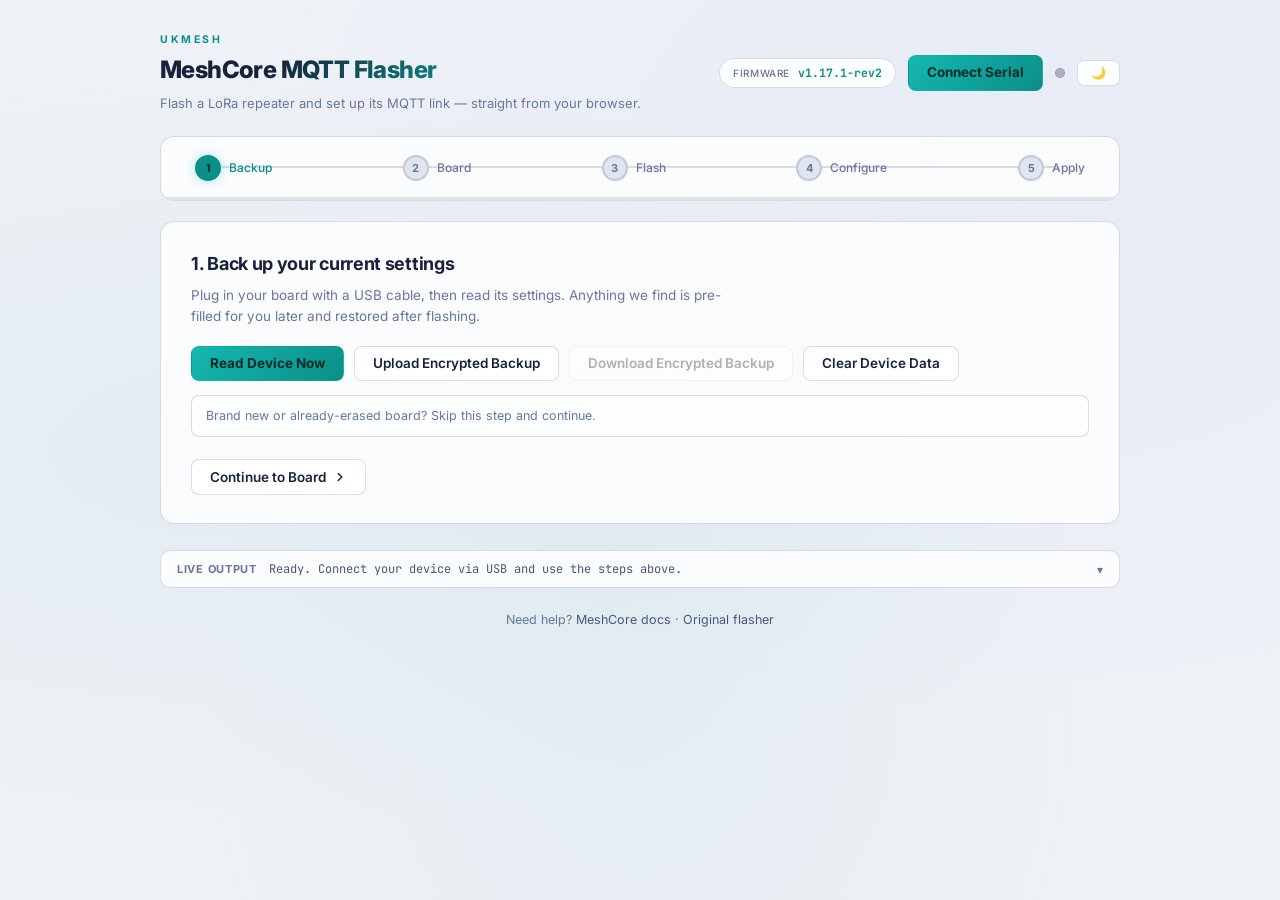
==== new/index.html @ a4ee0674 "fix: close Wave 5 low findings (cherry picked from commit acb920917b88f59437d899576ed403d4a7cf766b)" ====
<!doctype html>
<html lang="en">
<head>
  <meta charset="utf-8">
  <meta name="viewport" content="width=device-width, initial-scale=1">
  <title>MeshCore MQTT Flasher — UKMesh</title>
  <link rel="preconnect" href="https://fonts.googleapis.com">
  <link rel="preconnect" href="https://fonts.gstatic.com" crossorigin>
  <link href="https://fonts.googleapis.com/css2?family=Inter:wght@400;500;600;700;800&family=JetBrains+Mono:wght@400;500;600&display=swap" rel="stylesheet">
  <link rel="stylesheet" href="assets/styles.css?v=20260915">
</head>
<body>
  <div id="toast-container"></div>
  <div class="shell">
    <div id="browser-notice" class="notice-bar" hidden>
      <span>This flasher needs <strong>Chrome, Edge or Opera</strong> on desktop — Web Serial isn't available in Firefox or Safari. Brave users: lower Shields for this site.</span>
      <button type="button" class="btn btn-small" id="btn-notice-dismiss" aria-label="Dismiss">✕</button>
    </div>
    <header class="top">
      <div class="brand">
        <div class="brand__eyebrow">UKMesh</div>
        <h1>MeshCore MQTT Flasher</h1>
        <p class="brand__tag">Flash a LoRa repeater and set up its MQTT link — straight from your browser.</p>
      </div>
      <div class="top__meta">
        <div class="pill">
          <span class="pill__label">Firmware</span>
          <span id="fw-version" class="pill__value">v1.16.0</span>
        </div>
        <button id="btn-connect" class="btn btn-primary" type="button">Connect Serial</button>
        <div id="serial-status" class="status-dot" title="Serial status"></div>
        <button id="btn-theme" class="btn btn-small btn-theme" type="button" aria-label="Switch to light mode">☀️</button>
      </div>
    </header>

    <nav class="progress" id="progress" aria-label="Wizard steps">
      <div class="progress__steps">
        <button type="button" class="step" data-step="1"><span>1</span><em>Backup</em></button>
        <button type="button" class="step" data-step="2"><span>2</span><em>Board</em></button>
        <button type="button" class="step" data-step="3"><span>3</span><em>Flash</em></button>
        <button type="button" class="step" data-step="4"><span>4</span><em>Configure</em></button>
        <button type="button" class="step" data-step="5"><span>5</span><em>Apply</em></button>
      </div>
      <div class="progress__bar"><div id="progress-bar" style="width:0%"></div></div>
    </nav>

    <main>
      <!-- STEP 1: Backup / Read -->
      <section class="panel" id="step-1">
        <h2>1. Back up your current settings</h2>
        <p class="muted">Plug in your board with a USB cable, then read its settings. Anything we find is pre-filled for you later and restored after flashing.</p>

        <div class="actions">
          <button id="btn-read-device" class="btn btn-primary" type="button">Read Device Now</button>
          <button id="btn-upload-backup" class="btn" type="button">Upload Encrypted Backup</button>
          <button id="btn-download-backup" class="btn" type="button" disabled>Download Encrypted Backup</button>
          <button id="btn-clear-device-data" class="btn" type="button">Clear Device Data</button>
        </div>

        <div id="capture-summary" class="capture-summary" hidden></div>

        <div id="capture-grid" class="grid-capture" hidden>
          <div class="chip"><span>Name</span><strong id="cap-name">—</strong></div>
          <div class="chip"><span>Lat</span><strong id="cap-lat">—</strong></div>
          <div class="chip"><span>Lon</span><strong id="cap-lon">—</strong></div>
          <div class="chip"><span>Private Key</span><strong id="cap-prv">—</strong></div>
          <div class="chip"><span>Guest Password</span><strong id="cap-guest">—</strong></div>
          <div class="chip"><span>WiFi SSID</span><strong id="cap-wifi">—</strong></div>
          <div class="chip wide"><span>MQTT Brokers</span><strong id="cap-mqtt">—</strong></div>
        </div>

        <p class="note">Brand new or already-erased board? Skip this step and continue.</p>

        <div class="nav">
          <button class="btn" id="to-step-2" type="button">Continue to Board <svg width="14" height="14" viewBox="0 0 24 24" fill="none" stroke="currentColor" stroke-width="2.5" stroke-linecap="round" stroke-linejoin="round"><polyline points="9 18 15 12 9 6"/></svg></button>
        </div>
      </section>

      <!-- STEP 2: Board -->
      <section class="panel" id="step-2" hidden>
        <h2>2. Choose your board</h2>
        <p class="muted">Pick the exact board you're flashing so we download the right firmware for it.</p>
        <select id="board-select" class="select" hidden></select>
        <div id="board-grid" class="board-grid" role="radiogroup" aria-label="Supported boards"></div>
        <div id="board-info" class="board-info"></div>

        <div class="nav">
          <button class="btn" id="back-to-1" type="button"><svg width="14" height="14" viewBox="0 0 24 24" fill="none" stroke="currentColor" stroke-width="2.5" stroke-linecap="round" stroke-linejoin="round"><polyline points="15 18 9 12 15 6"/></svg> Back</button>
          <button class="btn btn-primary" id="to-step-3" type="button">Continue to Flash <svg width="14" height="14" viewBox="0 0 24 24" fill="none" stroke="currentColor" stroke-width="2.5" stroke-linecap="round" stroke-linejoin="round"><polyline points="9 18 15 12 9 6"/></svg></button>
        </div>
      </section>

      <!-- STEP 3: Flash -->
      <section class="panel" id="step-3" hidden>
        <h2>3. Flash the firmware</h2>
        <p class="muted">Full flash installs fresh firmware and wipes the board. Update replaces only the app and keeps your current settings.</p>

        <div class="flash-board">
          <span>Flashing to</span>
          <strong id="flash-board-label">—</strong>
        </div>

        <div class="flash-actions">
          <button id="btn-flash-full" class="btn btn-primary" type="button">Flash Full Firmware</button>
          <button id="btn-flash-update" class="btn" type="button">Flash Update Only</button>
        </div>

        <div class="progress-flash">
          <div class="bar"><div id="flash-bar" style="width:0%"></div></div>
          <div id="flash-text" class="muted">Waiting to start…</div>
        </div>

        <div id="reconnect-flash" class="banner" hidden>
          Flash complete — reconnect serial to continue.
          <button class="btn btn-primary btn-small" id="btn-reconnect-flash" type="button">Connect Serial</button>
        </div>

        <div class="nav">
          <button class="btn" id="back-to-2" type="button"><svg width="14" height="14" viewBox="0 0 24 24" fill="none" stroke="currentColor" stroke-width="2.5" stroke-linecap="round" stroke-linejoin="round"><polyline points="15 18 9 12 15 6"/></svg> Back</button>
          <button class="btn btn-primary" id="to-step-4" type="button">Continue to Configure <svg width="14" height="14" viewBox="0 0 24 24" fill="none" stroke="currentColor" stroke-width="2.5" stroke-linecap="round" stroke-linejoin="round"><polyline points="9 18 15 12 9 6"/></svg></button>
        </div>
      </section>

      <!-- STEP 4: Configure (all settings, one section at a time) -->
      <section class="panel" id="step-4" hidden>
        <h2>4. Configure your board</h2>
        <p class="muted">Everything in one place — open a section, fill it in, move on. Values captured in step 1 stay in memory for this session. Encrypted backups expire after 7 days; store the passphrase separately.</p>

        <div class="cfg-accordion">

          <details class="cfg-section" open>
            <summary><span class="cfg-section__title">Identity &amp; location</span><span class="cfg-section__hint">Name, keys, passwords, GPS</span></summary>
            <div class="cfg-section__body">
              <div class="grid-2">
                <div class="field">
                  <label for="cfg-name">Repeater Name</label>
                  <input id="cfg-name" type="text" placeholder="e.g. UKMesh-Repeater" maxlength="31">
                </div>
                <div class="field">
                  <label for="cfg-prv">Private Key (128 hex chars)</label>
                  <div class="input-with-eye">
                    <input id="cfg-prv" type="password" placeholder="Leave blank to keep current" autocomplete="off" spellcheck="false">
                    <button type="button" class="eye" data-eye="cfg-prv" aria-label="Show private key">👁</button>
                  </div>
                </div>
                <div class="field">
                  <label for="cfg-guest">Guest Password</label>
                  <div class="input-with-eye">
                    <input id="cfg-guest" type="password" maxlength="15" autocomplete="off">
                    <button type="button" class="eye" data-eye="cfg-guest" aria-label="Show guest password">👁</button>
                  </div>
                </div>
                <div class="field">
                  <label for="cfg-admin">Admin Password</label>
                  <div class="input-with-eye">
                    <input id="cfg-admin" type="password" maxlength="15" autocomplete="off">
                    <button type="button" class="eye" data-eye="cfg-admin" aria-label="Show admin password">👁</button>
                  </div>
                </div>
                <div class="field">
                  <label for="cfg-lat">Latitude</label>
                  <input id="cfg-lat" type="text" placeholder="51.5074" inputmode="decimal">
                </div>
                <div class="field">
                  <label for="cfg-lon">Longitude</label>
                  <input id="cfg-lon" type="text" placeholder="-0.1278" inputmode="decimal">
                </div>
              </div>
            </div>
          </details>

          <details class="cfg-section">
            <summary><span class="cfg-section__title">WiFi <small>for MQTT</small></span><span class="cfg-section__hint">Network the board connects to</span></summary>
            <div class="cfg-section__body">
              <div class="grid-2">
                <div class="field">
                  <label for="cfg-wifi-ssid">WiFi SSID</label>
                  <input id="cfg-wifi-ssid" type="text" autocomplete="off">
                </div>
                <div class="field">
                  <label for="cfg-wifi-pass">WiFi Password</label>
                  <input id="cfg-wifi-pass" type="password" autocomplete="new-password">
                </div>
              </div>
            </div>
          </details>

          <details class="cfg-section">
            <summary><span class="cfg-section__title">Radio <small>LoRa profile</small></span><span class="cfg-section__hint">Frequency, bandwidth, spreading factor</span></summary>
            <div class="cfg-section__body">
              <div class="field">
                <label for="cfg-radio-preset">LoRa Preset</label>
                <select id="cfg-radio-preset" class="select">
                  <option value="EU_UK_RECOMMENDED" selected>EU/UK (Narrow/Recommended) — 869.618, 62.5, 8, 8</option>
                  <option value="EU_UK_LONG_RANGE">EU/UK (Long Range) — 869.525, 250, 11, 5</option>
                  <option value="EU_UK_MEDIUM_RANGE">EU/UK (Medium Range)</option>
                  <option value="US_CA_RECOMMENDED">USA/Canada (Recommended)</option>
                  <option value="AU_RECOMMENDED">Australia</option>
                  <option value="AU_VICTORIA">Australia: Victoria</option>
                  <option value="NZ_RECOMMENDED">New Zealand</option>
                  <option value="NZ_NARROW">New Zealand (Narrow)</option>
                  <option value="CZECH_NARROW">Czech Republic (Narrow)</option>
                  <option value="EU_433_LONG_RANGE">EU 433MHz (Long Range)</option>
                  <option value="PORTUGAL_433">Portugal 433</option>
                  <option value="PORTUGAL_868">Portugal 868</option>
                  <option value="SWITZERLAND">Switzerland</option>
                  <option value="VIETNAM">Vietnam</option>
                  <option value="CUSTOM">Custom (edit below)</option>
                </select>
              </div>
              <div class="grid-4">
                <div class="field"><label for="cfg-freq">Freq (MHz)</label><input id="cfg-freq" type="text" value="869.618" inputmode="decimal"></div>
                <div class="field"><label for="cfg-bw">BW (kHz)</label><input id="cfg-bw" type="text" value="62.5" inputmode="decimal"></div>
                <div class="field"><label for="cfg-sf">SF</label><input id="cfg-sf" type="text" value="8" inputmode="numeric"></div>
                <div class="field"><label for="cfg-cr">CR</label><input id="cfg-cr" type="text" value="8" inputmode="numeric"></div>
              </div>
              <div class="cmd-preview">set radio <span id="cfg-radio-cmd">869.618,62.5,8,8</span></div>
            </div>
          </details>

          <details class="cfg-section">
            <summary><span class="cfg-section__title">MQTT brokers <small>up to 6</small></span><span class="cfg-section__hint">Where the board publishes packets</span></summary>
            <div class="cfg-section__body">
              <div class="grid-2">
                <div class="field">
                  <label for="cfg-model">Model Label</label>
                  <input id="cfg-model" type="text" value="Heltec V3">
                </div>
                <div class="field">
                  <label for="cfg-client-ver">Client Version</label>
                  <input id="cfg-client-ver" type="text" value="custom-mqtt-observer/1.0.0">
                </div>
              </div>
              <div id="mqtt-brokers"></div>
            </div>
          </details>

        </div>

        <div class="nav">
          <button class="btn" id="back-to-3" type="button"><svg width="14" height="14" viewBox="0 0 24 24" fill="none" stroke="currentColor" stroke-width="2.5" stroke-linecap="round" stroke-linejoin="round"><polyline points="15 18 9 12 15 6"/></svg> Back</button>
          <button class="btn btn-primary" id="to-step-5" type="button">Continue to Apply <svg width="14" height="14" viewBox="0 0 24 24" fill="none" stroke="currentColor" stroke-width="2.5" stroke-linecap="round" stroke-linejoin="round"><polyline points="9 18 15 12 9 6"/></svg></button>
        </div>
      </section>

      <!-- STEP 5: Apply & Verify -->
      <section class="panel" id="step-5" hidden>
        <h2>5. Apply settings &amp; verify</h2>
        <p class="muted">Send everything to your board in one go, then verify the values stuck.</p>

        <div class="apply-actions">
          <button id="btn-apply-all" class="btn btn-primary" type="button">Apply All Settings</button>
          <button id="btn-reboot" class="btn" type="button">Reboot Device</button>
        </div>

        <div id="apply-log" class="apply-log"></div>

        <div id="reconnect-apply" class="banner" hidden>
          Device is rebooting — reconnect serial to verify.
          <button class="btn btn-primary btn-small" id="btn-reconnect-apply" type="button">Connect Serial</button>
        </div>

        <div class="verify">
          <button id="btn-verify" class="btn" type="button">Verify Current Settings</button>
          <div id="verify-summary" class="verify-summary"></div>
        </div>

        <div class="nav">
          <button class="btn" id="back-to-4" type="button"><svg width="14" height="14" viewBox="0 0 24 24" fill="none" stroke="currentColor" stroke-width="2.5" stroke-linecap="round" stroke-linejoin="round"><polyline points="15 18 9 12 15 6"/></svg> Back</button>
          <button class="btn" id="btn-done" type="button">Done — Start Over</button>
        </div>
      </section>
    </main>

    <section class="log" id="log-section">
      <button type="button" class="log__bar" id="log-toggle" aria-expanded="false" aria-controls="log-body">
        <span class="log__bar-title">Live Output</span>
        <span class="log__preview" id="log-preview">Ready. Connect your device via USB and use the steps above.</span>
        <span class="log__chevron" aria-hidden="true">▾</span>
      </button>
      <div class="log__body" id="log-body" hidden>
        <div class="log__tools">
          <button id="btn-copy-log" class="btn btn-small" type="button">Copy</button>
          <button id="btn-clear-log" class="btn btn-small" type="button">Clear</button>
        </div>
        <div id="log-pane" class="log__pane"></div>
      </div>
    </section>

    <footer class="foot">
      <span>Need help? <a href="https://meshcore.io" target="_blank" rel="noopener">MeshCore docs</a> · <a href="https://flasher.ukmesh.com/" target="_blank" rel="noopener">Original flasher</a></span>
    </footer>
  </div>

  <input type="file" id="backup-file" accept=".json,.txt" hidden>

  <script src="../assets/security.js?v=20260917-security1"></script>
  <script src="../assets/serial-lifecycle.js?v=20260923-issues1"></script>
  <script type="module" src="assets/firmware-loader.js?v=20260923-issues1"></script>
</body>
</html>
---- new/assets/styles.css ----
/* ══════════════════════════════════════════════════════════════
   MeshCore MQTT Flasher — /new simplified UI (2026-08-07)
   One action per screen, settings in accordions.
   Dark default; light theme via :root[data-theme="light"].
   ══════════════════════════════════════════════════════════════ */

/* ── Design tokens (dark) ──────────────────── */
:root {
  --bg: #060b18;
  --bg-glass: rgba(9, 17, 37, .55);
  --panel-glass: rgba(15, 26, 46, .62);
  --panel: rgba(13, 22, 40, .78);
  --panel-2: rgba(9, 18, 34, .72);
  --border: rgba(30, 48, 80, .55);
  --border-strong: rgba(30, 48, 80, .8);
  --text: #e4ebf7;
  --text-dim: #7287a8;
  --muted: #5e7496;
  --accent: #00cdc6;
  --accent-glow: #00e8e0;
  --accent-2: #528eff;
  --success: #26d468;
  --success-dim: #145836;
  --warning: #f5a623;
  --danger: #f04353;
  --danger-dim: #5c1a23;

  /* Surfaces */
  --on-accent: #001412;
  --step-circle: #101d33;
  --dot-off: rgba(30, 48, 80, .6);
  --btn-bg: rgba(11, 19, 35, .7);
  --btn-bg-hover: rgba(19, 32, 54, .8);
  --chip-bg: rgba(11, 19, 35, .6);
  --input-bg: rgba(7, 13, 26, .6);
  --input-bg-focus: rgba(7, 13, 26, .85);
  --card-bg: rgba(9, 18, 34, .55);
  --card-bg-soft: rgba(9, 18, 34, .5);
  --mqtt-card-bg: rgba(7, 13, 26, .5);
  --section-bg: rgba(7, 13, 26, .45);
  --head-bg: rgba(13, 22, 40, .6);
  --head-bg-soft: rgba(13, 22, 40, .55);
  --head-bg-hover: rgba(16, 28, 51, .7);
  --log-bg: rgba(4, 8, 20, .85);
  --apply-log-bg: rgba(7, 13, 26, .7);
  --log-bar-hover: rgba(15, 26, 46, .75);
  --banner-bg: rgba(24, 34, 53, .6);
  --card-selected-bg: rgba(9, 30, 42, .6);
  --pill-bg: rgba(15, 26, 46, .7);
  --track-bg: rgba(15, 26, 46, .8);
  --hover-faint: rgba(255, 255, 255, .06);
  --accent-tint-border: rgba(0, 205, 198, .3);
  --accent-tint-bg: rgba(0, 205, 198, .08);

  /* Status / notes */
  --cmd-text: #8faac8;
  --note-text: #8fd0ff;
  --warn-bg: rgba(69, 26, 0, .55);
  --warn-border: rgba(245, 166, 35, .4);
  --warn-text: #fde68a;

  /* Toasts */
  --toast-success-bg: rgba(20, 83, 45, .85);
  --toast-success-text: #a7f3d0;
  --toast-error-bg: rgba(92, 26, 35, .85);
  --toast-error-text: #fecaca;
  --toast-info-bg: rgba(15, 26, 46, .88);
  --toast-info-text: #bfdbfe;
  --toast-warning-bg: rgba(69, 26, 0, .85);
  --toast-warning-text: #fde68a;

  --radius-lg: 14px;
  --radius: 10px;
  --radius-sm: 8px;
  --shadow-card: 0 1px 2px rgba(0,0,0,.25);
  --shadow-lg: 0 8px 40px rgba(0,0,0,.5);
  --transition: .2s cubic-bezier(.4,0,.2,1);
  --transition-fast: .12s cubic-bezier(.4,0,.2,1);
  --content-width: 1000px;
}

/* ── Light theme ───────────────────────────── */
:root[data-theme="light"] {
  --bg: #eef1f6;
  --bg-glass: rgba(255, 255, 255, .65);
  --panel-glass: rgba(255, 255, 255, .8);
  --panel: rgba(255, 255, 255, .92);
  --panel-2: rgba(245, 248, 252, .92);
  --border: rgba(25, 45, 80, .16);
  --border-strong: rgba(25, 45, 80, .3);
  --text: #16233a;
  --text-dim: #46597a;
  --muted: #64799b;
  --accent: #0b8f88;
  --accent-glow: #14b8b0;
  --accent-2: #2f6fe0;
  --success: #178a4a;
  --success-dim: #d9f3e4;
  --warning: #b97e16;
  --danger: #cf3343;
  --danger-dim: #f7dadd;

  --on-accent: #002b28;
  --step-circle: #dfe6f0;
  --dot-off: rgba(25, 45, 80, .3);
  --btn-bg: rgba(255, 255, 255, .9);
  --btn-bg-hover: rgba(240, 245, 252, 1);
  --chip-bg: rgba(255, 255, 255, .85);
  --input-bg: rgba(255, 255, 255, .9);
  --input-bg-focus: #ffffff;
  --card-bg: rgba(255, 255, 255, .75);
  --card-bg-soft: rgba(255, 255, 255, .6);
  --mqtt-card-bg: rgba(255, 255, 255, .65);
  --section-bg: rgba(255, 255, 255, .6);
  --head-bg: rgba(255, 255, 255, .7);
  --head-bg-soft: rgba(255, 255, 255, .65);
  --head-bg-hover: rgba(240, 245, 252, .95);
  --log-bg: rgba(235, 240, 248, .95);
  --apply-log-bg: rgba(235, 240, 248, .9);
  --log-bar-hover: rgba(255, 255, 255, .95);
  --banner-bg: rgba(255, 251, 235, .9);
  --card-selected-bg: rgba(214, 246, 243, .9);
  --pill-bg: rgba(255, 255, 255, .85);
  --track-bg: rgba(25, 45, 80, .12);
  --hover-faint: rgba(22, 35, 58, .06);
  --accent-tint-border: rgba(11, 143, 136, .35);
  --accent-tint-bg: rgba(11, 143, 136, .1);

  --cmd-text: #44587a;
  --note-text: #1d5fa8;
  --warn-bg: #fff7e0;
  --warn-border: rgba(185, 126, 22, .45);
  --warn-text: #7a5310;

  --toast-success-bg: #ddf6e8;
  --toast-success-text: #11683a;
  --toast-error-bg: #fdeaea;
  --toast-error-text: #a32b38;
  --toast-info-bg: #e6effe;
  --toast-info-text: #1d4f9e;
  --toast-warning-bg: #fff4d9;
  --toast-warning-text: #7a5310;

  --shadow-card: 0 1px 3px rgba(20, 40, 80, .08);
  --shadow-lg: 0 8px 40px rgba(20, 40, 80, .14);
}

*, *::before, *::after { box-sizing: border-box; }

html {
  background: var(--bg);
  background-image:
    radial-gradient(ellipse at 20% 50%, rgba(0,201,191,.03) 0%, transparent 60%),
    radial-gradient(ellipse at 80% 20%, rgba(82,142,255,.02) 0%, transparent 55%),
    radial-gradient(ellipse at 50% 80%, rgba(0,201,191,.02) 0%, transparent 50%);
  background-attachment: fixed;
}
html[data-theme="light"] {
  background-image:
    radial-gradient(ellipse at 20% 50%, rgba(11,143,136,.05) 0%, transparent 60%),
    radial-gradient(ellipse at 80% 20%, rgba(47,111,224,.04) 0%, transparent 55%),
    radial-gradient(ellipse at 50% 80%, rgba(11,143,136,.04) 0%, transparent 50%);
}

body {
  margin: 0;
  color: var(--text);
  font-family: "Inter", system-ui, -apple-system, BlinkMacSystemFont, "Segoe UI", Roboto, sans-serif;
  font-size: 14.5px;
  line-height: 1.6;
  -webkit-font-smoothing: antialiased;
  -moz-osx-font-smoothing: grayscale;
}

.shell { width: min(96%, var(--content-width)); margin: 0 auto; padding: 32px 20px 56px; }

/* ── Header ────────────────────────────────── */
.top {
  display: flex;
  align-items: center;
  justify-content: space-between;
  gap: 24px;
  margin-bottom: 22px;
  flex-wrap: wrap;
}
.brand h1 {
  margin: 2px 0 0;
  font-size: 24px;
  font-weight: 800;
  letter-spacing: -.6px;
  background: linear-gradient(140deg, var(--text) 25%, var(--accent) 65%, var(--accent-2) 90%);
  -webkit-background-clip: text;
  -webkit-text-fill-color: transparent;
  background-clip: text;
}
.brand__eyebrow {
  font-size: 10.5px;
  letter-spacing: 2.5px;
  text-transform: uppercase;
  color: var(--accent);
  font-weight: 700;
}
.brand__tag { margin: 4px 0 0; color: var(--muted); font-size: 13px; font-weight: 400; }

.top__meta { display: flex; align-items: center; gap: 12px; }

.pill {
  background: var(--pill-bg);
  border: 1px solid var(--border);
  border-radius: 999px;
  padding: 5px 13px;
  font-size: 11.5px;
  display: flex;
  align-items: center;
  gap: 8px;
  backdrop-filter: blur(8px);
  -webkit-backdrop-filter: blur(8px);
}
.pill__label { color: var(--muted); font-size: 10px; text-transform: uppercase; letter-spacing: .6px; font-weight: 500; }
.pill__value { font-weight: 700; color: var(--accent); font-family: "JetBrains Mono", ui-monospace, monospace; font-size: 11.5px; }

.status-dot {
  width: 10px; height: 10px;
  border-radius: 999px;
  background: var(--dot-off);
  border: 1px solid var(--border);
  transition: background var(--transition), box-shadow var(--transition);
  flex-shrink: 0;
}
.status-dot.connected {
  background: var(--success);
  box-shadow: 0 0 10px rgba(38,212,104,.45);
  animation: pulse-dot 2s ease-in-out infinite;
}
@keyframes pulse-dot {
  0%, 100% { box-shadow: 0 0 6px rgba(38,212,104,.3); }
  50% { box-shadow: 0 0 16px rgba(38,212,104,.55); }
}

/* ── Theme toggle ──────────────────────────── */
.btn-theme {
  font-size: 15px;
  padding: 8px 11px;
  line-height: 1;
  background: var(--pill-bg);
}

/* ── Progress stepper ──────────────────────── */
.progress {
  background: var(--panel-glass);
  border: 1px solid var(--border);
  border-radius: var(--radius-lg);
  margin-bottom: 20px;
  position: relative;
  overflow: hidden;
  backdrop-filter: blur(12px);
  -webkit-backdrop-filter: blur(12px);
}
.progress__steps {
  display: flex;
  justify-content: space-between;
  align-items: center;
  padding: 14px 28px 12px;
  position: relative;
  z-index: 1;
}
.progress__steps::before {
  content: "";
  position: absolute;
  top: 50%;
  left: 60px;
  right: 60px;
  height: 2px;
  background: var(--border);
  z-index: 0;
  transform: translateY(-50%);
  border-radius: 2px;
}
.step {
  appearance: none;
  display: inline-flex;
  align-items: center;
  gap: 8px;
  color: var(--muted);
  font-size: 12px;
  font-weight: 500;
  font-family: "Inter", system-ui, sans-serif;
  position: relative;
  z-index: 1;
  background: none;
  border: none;
  padding: 4px 6px;
  border-radius: 8px;
  cursor: pointer;
  transition: color var(--transition);
}
.step:hover { color: var(--text-dim); }
.step:focus-visible { outline: 2px solid var(--accent); outline-offset: 2px; }
.step span {
  display: inline-flex;
  align-items: center;
  justify-content: center;
  width: 26px; height: 26px;
  border-radius: 999px;
  background: var(--step-circle);
  font-size: 11px;
  font-weight: 700;
  font-family: "Inter", system-ui, sans-serif;
  border: 2px solid var(--border);
  transition: all var(--transition);
}
.step.active { color: var(--accent); }
.step.active span {
  background: var(--accent);
  color: var(--on-accent);
  border-color: var(--accent);
  box-shadow: 0 0 12px rgba(0,205,198,.4);
}
.step.done span {
  background: var(--success-dim);
  border-color: var(--success);
  color: var(--success);
  font-size: 0;
}
.step.done span::after { content: "✓"; font-size: 11px; line-height: 1; }
.step em { font-style: normal; font-weight: 500; }
.progress__bar {
  height: 3px;
  background: var(--track-bg);
}
.progress__bar > div {
  height: 100%;
  background: linear-gradient(90deg, var(--accent), var(--accent-2));
  transition: width .4s cubic-bezier(.4,0,.2,1);
  border-radius: 0 3px 3px 0;
}

/* ── Panels ────────────────────────────────── */
.panel {
  background: var(--panel-glass);
  border: 1px solid var(--border);
  border-radius: var(--radius-lg);
  padding: 28px 30px;
  margin-bottom: 16px;
  backdrop-filter: blur(12px);
  -webkit-backdrop-filter: blur(12px);
}
.panel h2 { margin: 0 0 6px; font-size: 18px; font-weight: 700; letter-spacing: -.3px; }
.panel > .muted { margin: 0 0 18px; font-size: 13.5px; max-width: 62ch; }
.muted { color: var(--muted); }

.note {
  font-size: 12.5px;
  color: var(--muted);
  margin: 14px 0 0;
  padding: 10px 14px;
  background: var(--card-bg-soft);
  border-radius: var(--radius-sm);
  border: 1px solid var(--border);
}

/* ── Buttons ───────────────────────────────── */
.btn {
  appearance: none;
  display: inline-flex;
  align-items: center;
  justify-content: center;
  gap: 7px;
  border: 1px solid var(--border);
  background: var(--btn-bg);
  color: var(--text);
  padding: 10px 18px;
  border-radius: var(--radius-sm);
  font-family: "Inter", system-ui, sans-serif;
  font-weight: 600;
  cursor: pointer;
  font-size: 13.5px;
  line-height: 1;
  transition: all var(--transition);
  white-space: nowrap;
  user-select: none;
  text-decoration: none;
}
.btn svg { flex-shrink: 0; }
.btn:hover { border-color: rgba(0,205,198,.5); background: var(--btn-bg-hover); color: var(--text); }
.btn:active { transform: scale(.97); transition: transform .06s ease; }
.btn:focus-visible { outline: 2px solid var(--accent); outline-offset: 3px; }

.btn-primary {
  background: linear-gradient(135deg, var(--accent), #00a89c);
  color: var(--on-accent);
  border-color: transparent;
  font-weight: 700;
}
:root[data-theme="light"] .btn-primary { background: linear-gradient(135deg, var(--accent-glow), var(--accent)); }
.btn-primary:hover { background: linear-gradient(135deg, var(--accent-glow), var(--accent)); box-shadow: 0 2px 20px rgba(0,205,198,.3); transform: translateY(-1px); color: var(--on-accent); }
.btn-primary:active { transform: scale(.97) translateY(0); }

.btn-small { padding: 6px 13px; font-size: 12px; border-radius: 7px; }

.btn:disabled, .btn[disabled] {
  opacity: .35;
  cursor: not-allowed;
  pointer-events: none;
  filter: grayscale(.5);
}

/* ── Form inputs ───────────────────────────── */
.field { margin-bottom: 12px; }
.field label {
  display: block;
  font-size: 11.5px;
  font-weight: 600;
  color: var(--muted);
  margin-bottom: 5px;
  text-transform: uppercase;
  letter-spacing: .5px;
}

.select, input[type="text"], input[type="password"] {
  width: 100%;
  background: var(--input-bg);
  border: 1px solid var(--border);
  color: var(--text);
  border-radius: var(--radius-sm);
  padding: 10px 12px;
  font-size: 13.5px;
  font-family: "Inter", system-ui, sans-serif;
  transition: border-color var(--transition), box-shadow var(--transition), background var(--transition);
}
.select:focus, input:focus {
  border-color: var(--accent);
  outline: none;
  box-shadow: 0 0 0 3px rgba(0,205,198,.1);
  background: var(--input-bg-focus);
}
.select {
  -webkit-appearance: none; appearance: none;
  background-image: url("data:image/svg+xml,<svg width='10' height='6' viewBox='0 0 10 6' fill='none' xmlns='http://www.w3.org/2000/svg'><path d='M1 1L5 5L9 1' stroke='%237287a8' stroke-width='1.5' stroke-linecap='round' stroke-linejoin='round'/></svg>");
  background-repeat: no-repeat;
  background-position: right 12px center;
  padding-right: 32px;
}
input::placeholder { color: var(--muted); opacity: .45; }

.input-with-eye { position: relative; }
.input-with-eye input { padding-right: 42px; }
.eye {
  position: absolute;
  right: 10px; top: 50%;
  transform: translateY(-50%);
  background: none; border: none;
  color: var(--muted);
  cursor: pointer;
  font-size: 16px;
  padding: 5px;
  border-radius: 6px;
  line-height: 1;
  transition: color var(--transition-fast), background var(--transition-fast);
}
.eye:hover { color: var(--text); background: var(--hover-faint); }
.eye:focus-visible { outline: 2px solid var(--accent); outline-offset: 2px; }

/* ── Actions / nav ─────────────────────────── */
.actions { display: flex; flex-wrap: wrap; gap: 10px; margin: 18px 0 0; }
.nav { display: flex; gap: 10px; margin-top: 22px; align-items: center; flex-wrap: wrap; }

/* ── Capture (step 1) ──────────────────────── */
.capture-summary { display: flex; flex-wrap: wrap; gap: 7px; margin: 16px 0 0; }
.capture-chip {
  font-size: 11.5px;
  background: var(--chip-bg);
  border: 1px solid var(--border);
  padding: 4px 12px;
  border-radius: 999px;
  color: var(--text-dim);
  font-weight: 500;
}

.grid-capture {
  display: grid;
  grid-template-columns: repeat(auto-fill, minmax(150px, 1fr));
  gap: 10px;
  margin: 18px 0 0;
}
.chip {
  background: var(--card-bg);
  border: 1px solid var(--border);
  border-radius: var(--radius-sm);
  padding: 10px 14px;
  font-size: 13px;
  backdrop-filter: blur(6px);
  -webkit-backdrop-filter: blur(6px);
}
.chip span { display: block; font-size: 10.5px; color: var(--muted); text-transform: uppercase; letter-spacing: .6px; margin-bottom: 3px; font-weight: 600; }
.chip strong { font-family: "JetBrains Mono", ui-monospace, SFMono-Regular, Menlo, monospace; word-break: break-all; font-weight: 500; font-size: 12.5px; }
.chip.wide { grid-column: 1 / -1; }

/* ── Board info ────────────────────────────── */
.board-info {
  margin-top: 14px;
  font-size: 13px;
  color: var(--text-dim);
  padding: 12px 14px;
  background: var(--card-bg-soft);
  border-radius: var(--radius-sm);
  border: 1px solid var(--border);
}
.board-info strong { color: var(--text); font-weight: 600; }
.board-warning {
  margin-top: 10px;
  padding: 8px 10px;
  font-size: 12px;
  color: #ffb347;
  background: rgba(255, 179, 71, .08);
  border: 1px solid rgba(255, 179, 71, .35);
  border-radius: var(--radius-sm);
}

/* ── Flash (step 3) ────────────────────────── */
.flash-board {
  display: flex;
  align-items: center;
  gap: 10px;
  font-size: 13px;
  color: var(--muted);
  margin-bottom: 14px;
}
.flash-board strong { color: var(--accent); font-weight: 700; font-size: 14px; }
.flash-actions { display: flex; gap: 12px; margin: 6px 0 16px; flex-wrap: wrap; }
.progress-flash { margin: 14px 0; }
.bar {
  height: 8px;
  background: var(--track-bg);
  border-radius: 999px;
  overflow: hidden;
}
.bar > div {
  height: 100%;
  background: linear-gradient(90deg, var(--accent), var(--accent-glow));
  transition: width .15s ease;
  border-radius: 999px;
}
#flash-text { font-size: 12.5px; margin-top: 6px; }

.banner {
  margin: 16px 0;
  padding: 13px 18px;
  background: var(--banner-bg);
  border: 1px solid rgba(245,166,35,.3);
  border-radius: var(--radius-sm);
  display: flex;
  align-items: center;
  gap: 14px;
  font-size: 13px;
  color: var(--text-dim);
  backdrop-filter: blur(8px);
  -webkit-backdrop-filter: blur(8px);
  flex-wrap: wrap;
}
.banner .btn { flex-shrink: 0; }

/* ── Configure accordion (step 4) ──────────── */
.cfg-accordion { display: grid; gap: 10px; margin-top: 4px; }

.cfg-section {
  background: var(--section-bg);
  border: 1px solid var(--border);
  border-radius: var(--radius);
  overflow: hidden;
  transition: border-color var(--transition);
}
.cfg-section[open] { border-color: var(--accent-tint-border); }

.cfg-section summary {
  display: flex;
  align-items: center;
  justify-content: space-between;
  gap: 14px;
  padding: 14px 18px;
  cursor: pointer;
  user-select: none;
  list-style: none;
  background: var(--head-bg-soft);
  transition: background var(--transition);
}
.cfg-section summary::-webkit-details-marker { display: none; }
.cfg-section summary:hover { background: var(--head-bg-hover); }
.cfg-section summary::after {
  content: "▾";
  color: var(--muted);
  font-size: 12px;
  transition: transform var(--transition);
  flex-shrink: 0;
}
.cfg-section[open] summary::after { transform: rotate(180deg); }
.cfg-section summary:focus-visible { outline: 2px solid var(--accent); outline-offset: -2px; border-radius: var(--radius); }

.cfg-section__title { font-size: 14px; font-weight: 700; color: var(--text); }
.cfg-section__title small { font-size: 11.5px; color: var(--muted); font-weight: 500; margin-left: 6px; }
.cfg-section__hint { font-size: 11.5px; color: var(--muted); text-align: right; }

.cfg-section__body { padding: 18px 20px 8px; }

/* ── Grids ─────────────────────────────────── */
.grid-2 { display: grid; grid-template-columns: repeat(auto-fill, minmax(220px, 1fr)); gap: 0 16px; }
.grid-4 { display: grid; grid-template-columns: repeat(auto-fill, minmax(110px, 1fr)); gap: 0 12px; margin-top: 4px; }
.grid-4 .field { margin-bottom: 10px; }

.cmd-preview {
  margin: 8px 0 12px;
  font-family: "JetBrains Mono", ui-monospace, SFMono-Regular, Menlo, monospace;
  font-size: 12.5px;
  color: var(--cmd-text);
  background: var(--input-bg);
  padding: 8px 12px;
  border-radius: var(--radius-sm);
  border: 1px solid var(--border);
  word-break: break-all;
}
.cmd-preview code, .cmd-preview span { color: var(--accent); font-weight: 500; }

/* ── MQTT broker cards ─────────────────────── */
#mqtt-brokers { margin: 16px 0 8px; display: grid; gap: 10px; }
.mqtt-card {
  border: 1px solid var(--border);
  background: var(--mqtt-card-bg);
  border-radius: var(--radius-sm);
  overflow: hidden;
  backdrop-filter: blur(6px);
  -webkit-backdrop-filter: blur(6px);
  transition: border-color var(--transition), box-shadow var(--transition);
}
.mqtt-card:hover { border-color: var(--border-strong); }
.mqtt-card--open { border-color: var(--accent-tint-border); box-shadow: 0 0 16px rgba(0,205,198,.06); }
.mqtt-card__head {
  display: flex;
  align-items: center;
  justify-content: space-between;
  padding: 12px 16px;
  background: var(--head-bg);
  cursor: pointer;
  user-select: none;
  border-bottom: 1px solid transparent;
  transition: border-color var(--transition), background var(--transition);
}
.mqtt-card__head:hover { background: var(--head-bg-hover); }
.mqtt-card--open .mqtt-card__head { border-bottom-color: var(--border); }

.mqtt-card__head h4 { margin: 0; font-size: 13px; color: var(--accent); font-weight: 700; font-family: "Inter", system-ui, sans-serif; }
.mqtt-card__head .mqtt-card__status {
  font-size: 11px;
  padding: 3px 10px;
  border-radius: 999px;
  font-weight: 600;
  font-family: "Inter", system-ui, sans-serif;
}
.mqtt-card__status--on { background: rgba(38,212,104,.12); color: var(--success); }
.mqtt-card__status--off { background: rgba(240,67,83,.08); color: var(--danger); }

.mqtt-card__body {
  padding: 14px 16px;
  max-height: 0;
  overflow: hidden;
  opacity: 0;
  transition: max-height .3s cubic-bezier(.4,0,.2,1), opacity .2s ease, padding .3s cubic-bezier(.4,0,.2,1);
}
.mqtt-card--open .mqtt-card__body {
  max-height: 600px;
  opacity: 1;
}

.mqtt-grid { display: grid; grid-template-columns: 2fr 1fr 1fr 1fr; gap: 8px; }
.mqtt-grid .field { margin-bottom: 0; }
.mqtt-grid .field-full { grid-column: 1 / -1; }
.mqtt-grid .checkbox-label {
  display: flex;
  align-items: center;
  gap: 8px;
  font-size: 12px;
  color: var(--muted);
  cursor: pointer;
  user-select: none;
  font-weight: 500;
  flex-wrap: wrap;
  margin: 4px 0;
}
.mqtt-grid .checkbox-label code {
  font-family: "JetBrains Mono", ui-monospace, monospace;
  font-size: 11px;
  color: var(--accent);
  background: var(--accent-tint-bg);
  padding: 2px 6px;
  border-radius: 4px;
}
.mqtt-grid .checkbox-label input[type="checkbox"] { accent-color: var(--accent); width: 16px; height: 16px; }

/* ── Apply section ─────────────────────────── */
.apply-actions { display: flex; gap: 12px; margin: 4px 0 16px; flex-wrap: wrap; }
.apply-log {
  font-family: "JetBrains Mono", ui-monospace, SFMono-Regular, Menlo, monospace;
  font-size: 12.5px;
  background: var(--apply-log-bg);
  border: 1px solid var(--border);
  border-radius: var(--radius-sm);
  padding: 12px;
  min-height: 80px;
  white-space: pre-wrap;
  margin-bottom: 12px;
  max-height: 240px;
  overflow: auto;
  line-height: 1.6;
  color: var(--text-dim);
}
.verify { margin-top: 14px; }
.verify-summary {
  margin-top: 10px;
  font-size: 13px;
  padding: 12px 14px;
  background: var(--card-bg-soft);
  border-radius: var(--radius-sm);
  border: 1px solid var(--border);
  min-height: 44px;
  color: var(--text-dim);
}
.verify-summary .ok { color: #4ade80; font-weight: 600; }
.verify-summary .bad { color: #f87171; font-weight: 600; }

/* ── Log pane (collapsible) ────────────────── */
.log { margin-top: 26px; }
.log__bar {
  appearance: none;
  width: 100%;
  display: flex;
  align-items: center;
  gap: 12px;
  padding: 10px 16px;
  background: var(--panel-glass);
  border: 1px solid var(--border);
  border-radius: var(--radius);
  color: var(--text);
  font-family: "Inter", system-ui, sans-serif;
  cursor: pointer;
  transition: border-color var(--transition), background var(--transition);
  text-align: left;
}
.log__bar:hover { border-color: var(--border-strong); background: var(--log-bar-hover); }
.log__bar:focus-visible { outline: 2px solid var(--accent); outline-offset: 3px; }
.log__bar-title {
  font-size: 11px;
  color: var(--muted);
  text-transform: uppercase;
  letter-spacing: .7px;
  font-weight: 700;
  white-space: nowrap;
}
.log__preview {
  flex: 1;
  min-width: 0;
  font-family: "JetBrains Mono", ui-monospace, monospace;
  font-size: 12px;
  color: var(--text-dim);
  white-space: nowrap;
  overflow: hidden;
  text-overflow: ellipsis;
}
.log__chevron { color: var(--muted); font-size: 12px; transition: transform var(--transition); flex-shrink: 0; }
.log__bar[aria-expanded="true"] .log__chevron { transform: rotate(180deg); }
.log__body { margin-top: 8px; }
.log__tools { display: flex; gap: 7px; justify-content: flex-end; margin-bottom: 6px; }
.log__pane {
  font-family: "JetBrains Mono", ui-monospace, SFMono-Regular, Menlo, monospace;
  font-size: 12.5px;
  line-height: 1.6;
  background: var(--log-bg);
  border: 1px solid var(--border);
  border-radius: var(--radius-sm);
  padding: 12px;
  height: 200px;
  overflow: auto;
  white-space: pre-wrap;
  word-break: break-all;
  backdrop-filter: blur(6px);
  -webkit-backdrop-filter: blur(6px);
}
.log__pane div { min-height: 1.5em; }

/* ── Toasts ────────────────────────────────── */
#toast-container {
  position: fixed;
  top: 20px;
  right: 20px;
  z-index: 9999;
  display: flex;
  flex-direction: column;
  gap: 10px;
  max-width: 400px;
}
.toast {
  padding: 12px 18px;
  border-radius: var(--radius-sm);
  font-size: 13px;
  font-weight: 600;
  box-shadow: var(--shadow-lg), 0 0 0 1px rgba(255,255,255,.04);
  animation: toast-in .3s cubic-bezier(.4,0,.2,1);
  border: 1px solid;
  display: flex;
  align-items: center;
  gap: 10px;
  backdrop-filter: blur(16px);
  -webkit-backdrop-filter: blur(16px);
  font-family: "Inter", system-ui, sans-serif;
}
.toast--success { background: var(--toast-success-bg); border-color: var(--success); color: var(--toast-success-text); }
.toast--error   { background: var(--toast-error-bg); border-color: var(--danger); color: var(--toast-error-text); }
.toast--info    { background: var(--toast-info-bg); border-color: var(--accent-2); color: var(--toast-info-text); }
.toast--warning { background: var(--toast-warning-bg); border-color: var(--warning); color: var(--toast-warning-text); }

@keyframes toast-in {
  from { opacity: 0; transform: translateY(-16px) scale(.95); }
  to   { opacity: 1; transform: translateY(0) scale(1); }
}

/* ── Misc ──────────────────────────────────── */
.hidden { display: none !important; }
[hidden] { display: none !important; }

/* ── Browser support notice bar ────────────── */
.notice-bar {
  display: flex;
  align-items: center;
  justify-content: space-between;
  gap: 14px;
  margin-bottom: 16px;
  padding: 12px 16px;
  background: var(--warn-bg);
  border: 1px solid var(--warn-border);
  border-radius: var(--radius);
  font-size: 13px;
  color: var(--warn-text);
  backdrop-filter: blur(8px);
  -webkit-backdrop-filter: blur(8px);
  flex-wrap: wrap;
}
.notice-bar strong { color: var(--text); }
.notice-bar .btn { background: var(--btn-bg); color: var(--warn-text); padding: 4px 10px; font-size: 12px; }

/* ── Board cards (step 2) ──────────────────── */
.board-grid {
  display: grid;
  grid-template-columns: repeat(auto-fill, minmax(230px, 1fr));
  gap: 10px;
  margin: 4px 0 6px;
}
.board-card {
  appearance: none;
  display: flex;
  flex-direction: column;
  gap: 8px;
  text-align: left;
  background: var(--card-bg);
  border: 1px solid var(--border);
  border-radius: var(--radius);
  padding: 14px 16px;
  color: var(--text);
  font-family: "Inter", system-ui, sans-serif;
  cursor: pointer;
  transition: border-color var(--transition), box-shadow var(--transition), transform var(--transition);
}
.board-card:hover { border-color: var(--border-strong); transform: translateY(-1px); }
.board-card:focus-visible { outline: 2px solid var(--accent); outline-offset: 2px; }
.board-card.selected {
  border-color: var(--accent);
  box-shadow: 0 0 0 1px var(--accent), 0 0 18px rgba(0,205,198,.12);
  background: var(--card-selected-bg);
}
.board-card__name { font-size: 13.5px; font-weight: 700; }
.board-card__meta { display: flex; align-items: center; gap: 8px; flex-wrap: wrap; }
.board-card__chip {
  font-size: 10.5px;
  font-weight: 700;
  letter-spacing: .4px;
  text-transform: uppercase;
  color: var(--accent-2);
  background: rgba(82, 142, 255, .12);
  border: 1px solid rgba(82, 142, 255, .35);
  padding: 2px 8px;
  border-radius: 999px;
}
.board-card__status { font-size: 10.5px; font-weight: 600; padding: 2px 8px; border-radius: 999px; }
.board-card__status.ok { color: var(--success); background: rgba(38,212,104,.12); border: 1px solid rgba(38,212,104,.3); }
.board-card__status.warn { color: #ffc46b; background: rgba(255, 179, 71, .14); border: 1px solid rgba(255, 179, 71, .45); }
.board-note {
  margin-top: 10px;
  padding: 8px 10px;
  font-size: 12px;
  color: var(--note-text);
  background: rgba(82, 142, 255, .08);
  border: 1px solid rgba(82, 142, 255, .3);
  border-radius: var(--radius-sm);
}

/* ── Footer ────────────────────────────────── */
.foot {
  margin-top: 22px;
  text-align: center;
  font-size: 12.5px;
  color: var(--muted);
}
.foot a { color: var(--text-dim); text-decoration: none; border-bottom: 1px solid transparent; transition: color var(--transition); }
.foot a:hover { color: var(--accent); border-bottom-color: rgba(0,205,198,.4); }

/* ── Responsive ────────────────────────────── */
@media (max-width: 760px) {
  .shell { padding: 22px 14px 40px; }
  .top { align-items: flex-start; }
  .brand h1 { font-size: 20px; }
  .progress__steps { padding: 12px 10px 10px; gap: 2px; }
  .step { gap: 5px; padding: 3px 4px; }
  .step em { display: none; }
  .progress__steps::before { left: 36px; right: 36px; }
  .panel { padding: 20px 16px; }
  .cfg-section__hint { display: none; }
  .mqtt-grid { grid-template-columns: 1fr 1fr; }
  .grid-2, .grid-4 { grid-template-columns: 1fr; }
  .btn { width: 100%; }
  .actions .btn, .flash-actions .btn, .apply-actions .btn, .nav .btn { width: auto; }
  .log__pane { height: 160px; }
}
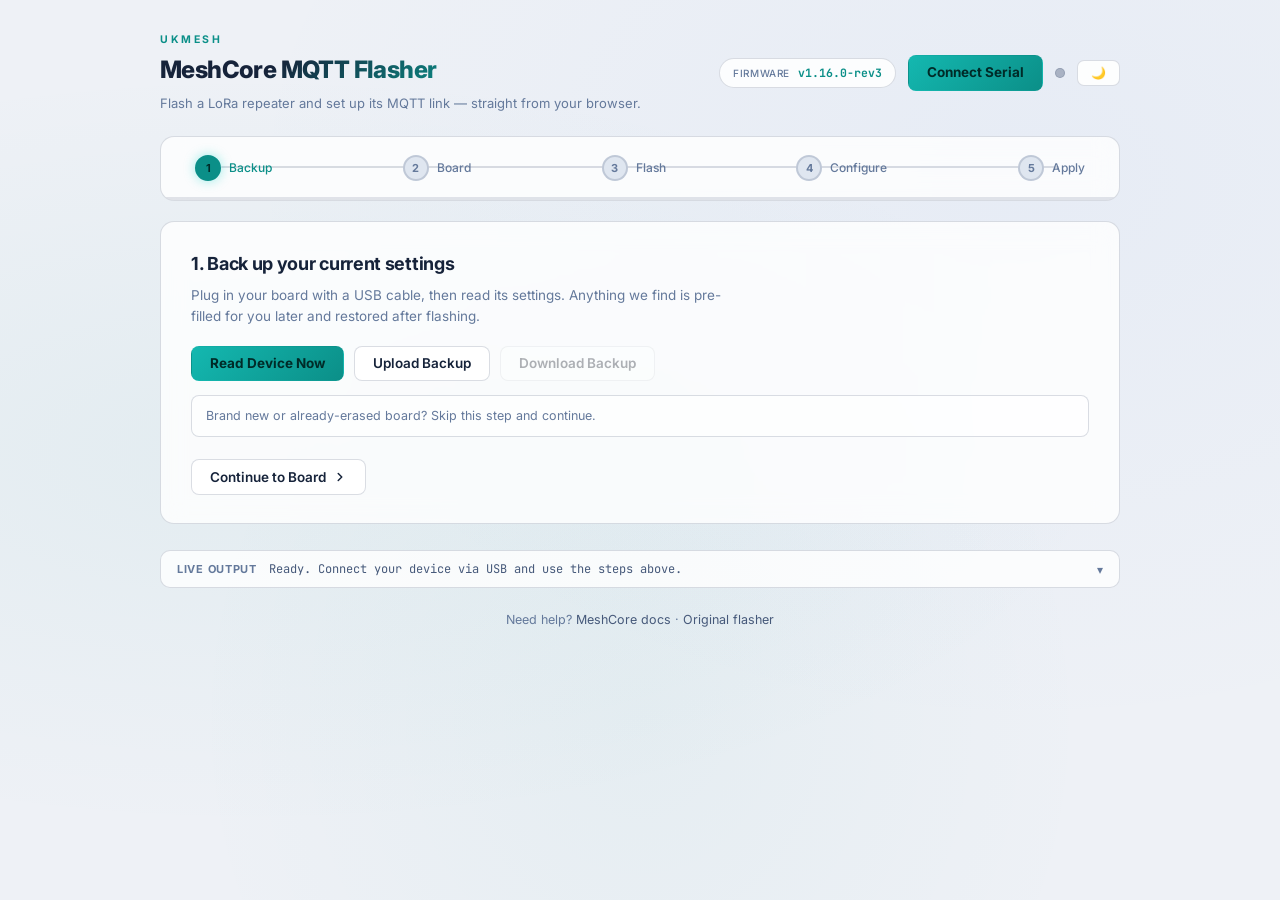
==== commit acb92091: "fix: close Wave 5 low findings" ====
--- a/new/index.html
+++ b/new/index.html
@@ -7,7 +7,7 @@
   <link rel="preconnect" href="https://fonts.googleapis.com">
   <link rel="preconnect" href="https://fonts.gstatic.com" crossorigin>
   <link href="https://fonts.googleapis.com/css2?family=Inter:wght@400;500;600;700;800&family=JetBrains+Mono:wght@400;500;600&display=swap" rel="stylesheet">
-  <link rel="stylesheet" href="assets/styles.css?v=20260915">
+  <link rel="stylesheet" href="assets/styles.css?v=20260812">
 </head>
 <body>
   <div id="toast-container"></div>
@@ -52,9 +52,8 @@
 
         <div class="actions">
           <button id="btn-read-device" class="btn btn-primary" type="button">Read Device Now</button>
-          <button id="btn-upload-backup" class="btn" type="button">Upload Encrypted Backup</button>
-          <button id="btn-download-backup" class="btn" type="button" disabled>Download Encrypted Backup</button>
-          <button id="btn-clear-device-data" class="btn" type="button">Clear Device Data</button>
+          <button id="btn-upload-backup" class="btn" type="button">Upload Backup</button>
+          <button id="btn-download-backup" class="btn" type="button" disabled>Download Backup</button>
         </div>
 
         <div id="capture-summary" class="capture-summary" hidden></div>
@@ -124,7 +123,7 @@
       <!-- STEP 4: Configure (all settings, one section at a time) -->
       <section class="panel" id="step-4" hidden>
         <h2>4. Configure your board</h2>
-        <p class="muted">Everything in one place — open a section, fill it in, move on. Values captured in step 1 stay in memory for this session. Encrypted backups expire after 7 days; store the passphrase separately.</p>
+        <p class="muted">Everything in one place — open a section, fill it in, move on. Values captured in step 1 are pre-filled where available.</p>
 
         <div class="cfg-accordion">
 
@@ -175,11 +174,11 @@
               <div class="grid-2">
                 <div class="field">
                   <label for="cfg-wifi-ssid">WiFi SSID</label>
-                  <input id="cfg-wifi-ssid" type="text" autocomplete="off">
+                  <input id="cfg-wifi-ssid" type="text" value="UKMesh-Radio" autocomplete="off">
                 </div>
                 <div class="field">
                   <label for="cfg-wifi-pass">WiFi Password</label>
-                  <input id="cfg-wifi-pass" type="password" autocomplete="new-password">
+                  <input id="cfg-wifi-pass" type="password" value="password123" autocomplete="new-password">
                 </div>
               </div>
             </div>
@@ -292,10 +291,9 @@
     </footer>
   </div>
 
-  <input type="file" id="backup-file" accept=".json,.txt" hidden>
-
-  <script src="../assets/security.js?v=20260917-security1"></script>
-  <script src="../assets/serial-lifecycle.js?v=20260923-issues1"></script>
-  <script type="module" src="assets/firmware-loader.js?v=20260923-issues1"></script>
+  <input type="file" id="backup-file" accept=".txt" hidden>
+
+  <script src="../assets/security.js?v=20260811-security1"></script>
+  <script type="module" src="assets/firmware-loader.js?v=20260811-security1"></script>
 </body>
 </html>
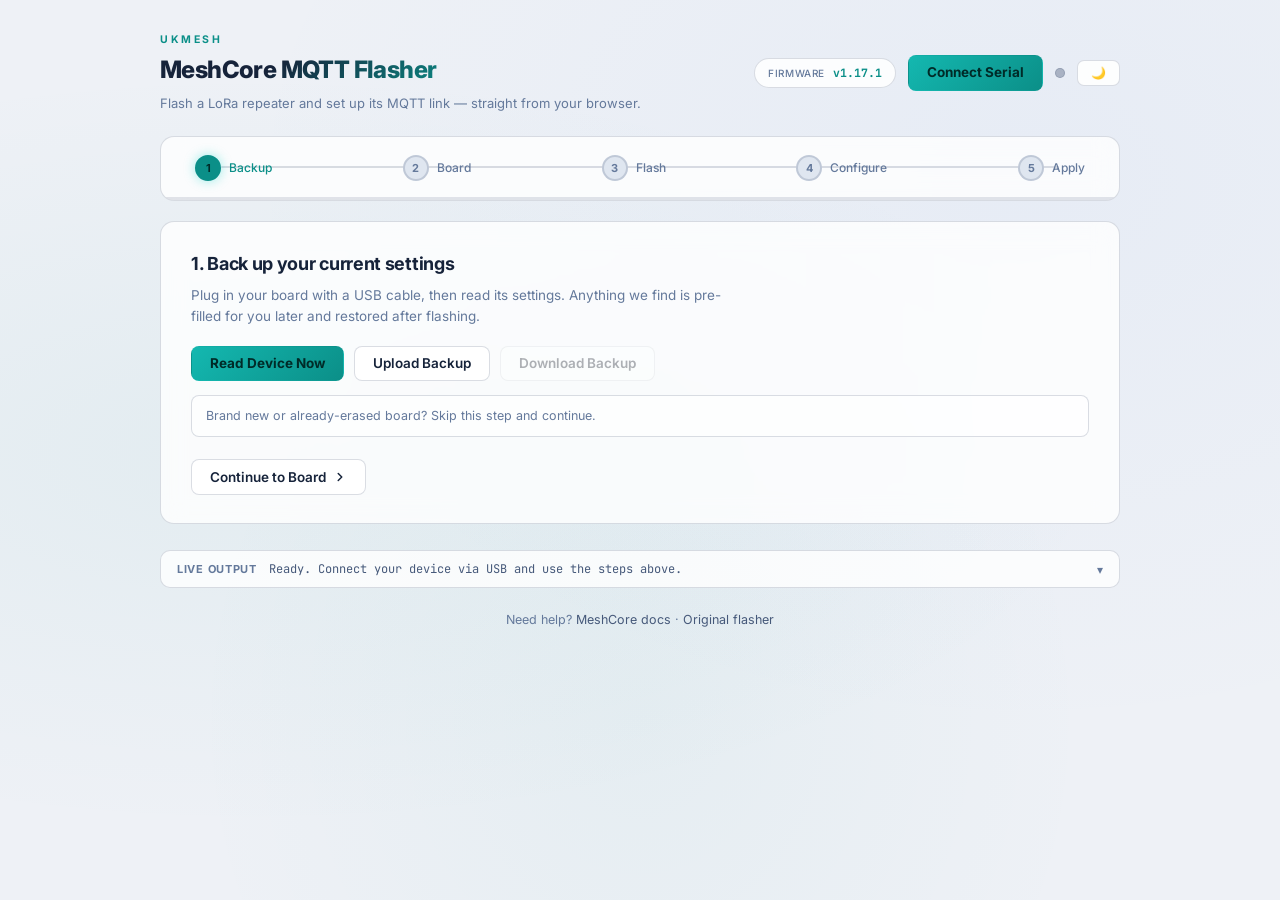
==== commit c8f714b0: "Release v1.17.1 firmware binaries (13 boards) + signed manifest/catalog refresh Imported from gadget" ====
--- a/new/index.html
+++ b/new/index.html
@@ -7,7 +7,7 @@
   <link rel="preconnect" href="https://fonts.googleapis.com">
   <link rel="preconnect" href="https://fonts.gstatic.com" crossorigin>
   <link href="https://fonts.googleapis.com/css2?family=Inter:wght@400;500;600;700;800&family=JetBrains+Mono:wght@400;500;600&display=swap" rel="stylesheet">
-  <link rel="stylesheet" href="assets/styles.css?v=20260812">
+  <link rel="stylesheet" href="assets/styles.css?v=20260915">
 </head>
 <body>
   <div id="toast-container"></div>
@@ -293,7 +293,8 @@
 
   <input type="file" id="backup-file" accept=".txt" hidden>
 
-  <script src="../assets/security.js?v=20260811-security1"></script>
-  <script type="module" src="assets/firmware-loader.js?v=20260811-security1"></script>
+  <script src="assets/firmware-data.js?v=20260915-security1"></script>
+  <script src="../assets/security.js?v=20260915-security1"></script>
+  <script src="assets/app.js?v=20260915-security1"></script>
 </body>
 </html>
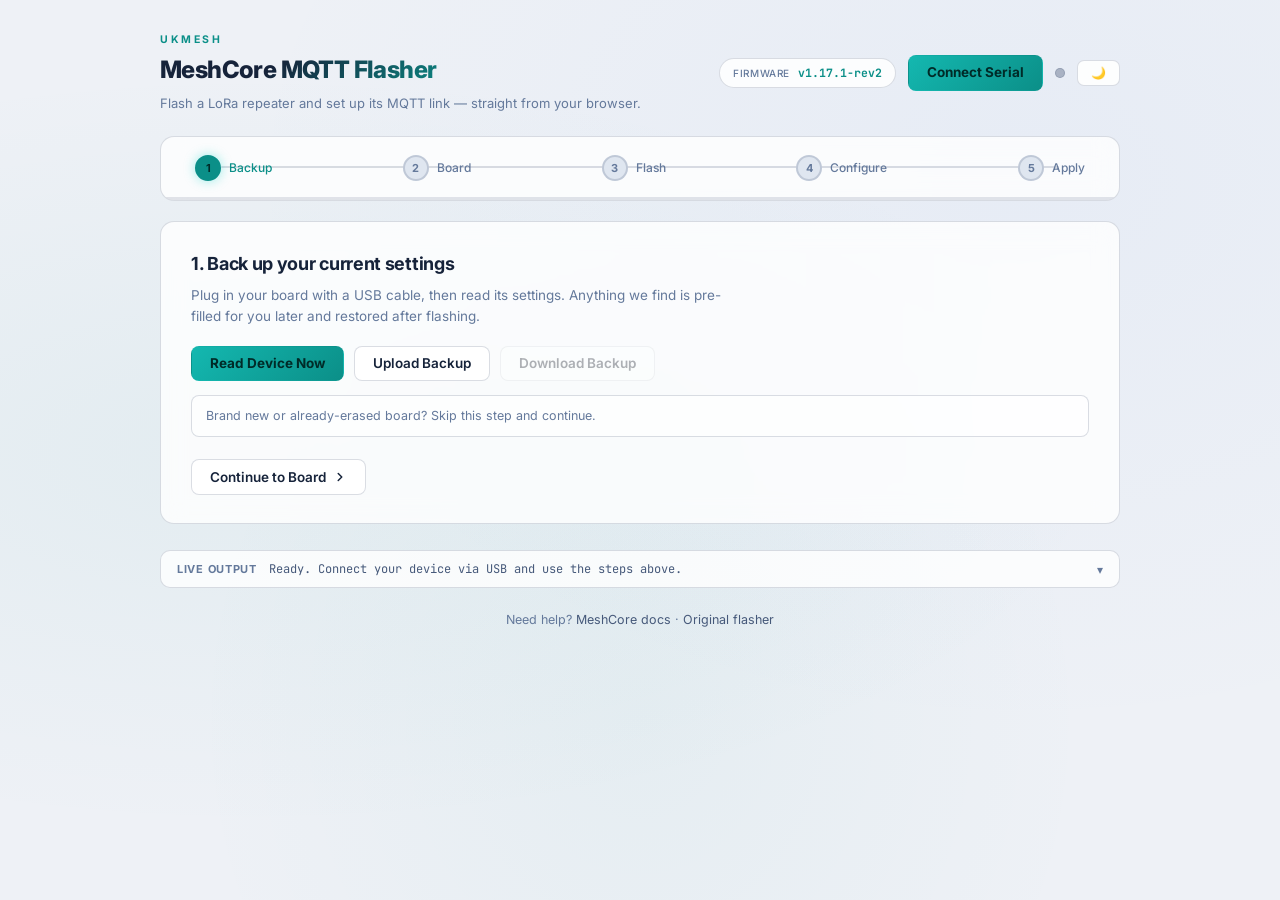
==== commit 212a2641: "Release v1.17.1-rev2 firmware (13 boards), signed manifest/catalog refresh, retain-status auto-pair " ====
--- a/new/index.html
+++ b/new/index.html
@@ -293,8 +293,8 @@
 
   <input type="file" id="backup-file" accept=".txt" hidden>
 
-  <script src="assets/firmware-data.js?v=20260915-security1"></script>
-  <script src="../assets/security.js?v=20260915-security1"></script>
-  <script src="assets/app.js?v=20260915-security1"></script>
+  <script src="assets/firmware-data.js?v=20260917-security1"></script>
+  <script src="../assets/security.js?v=20260917-security1"></script>
+  <script src="assets/app.js?v=20260917-security1"></script>
 </body>
 </html>
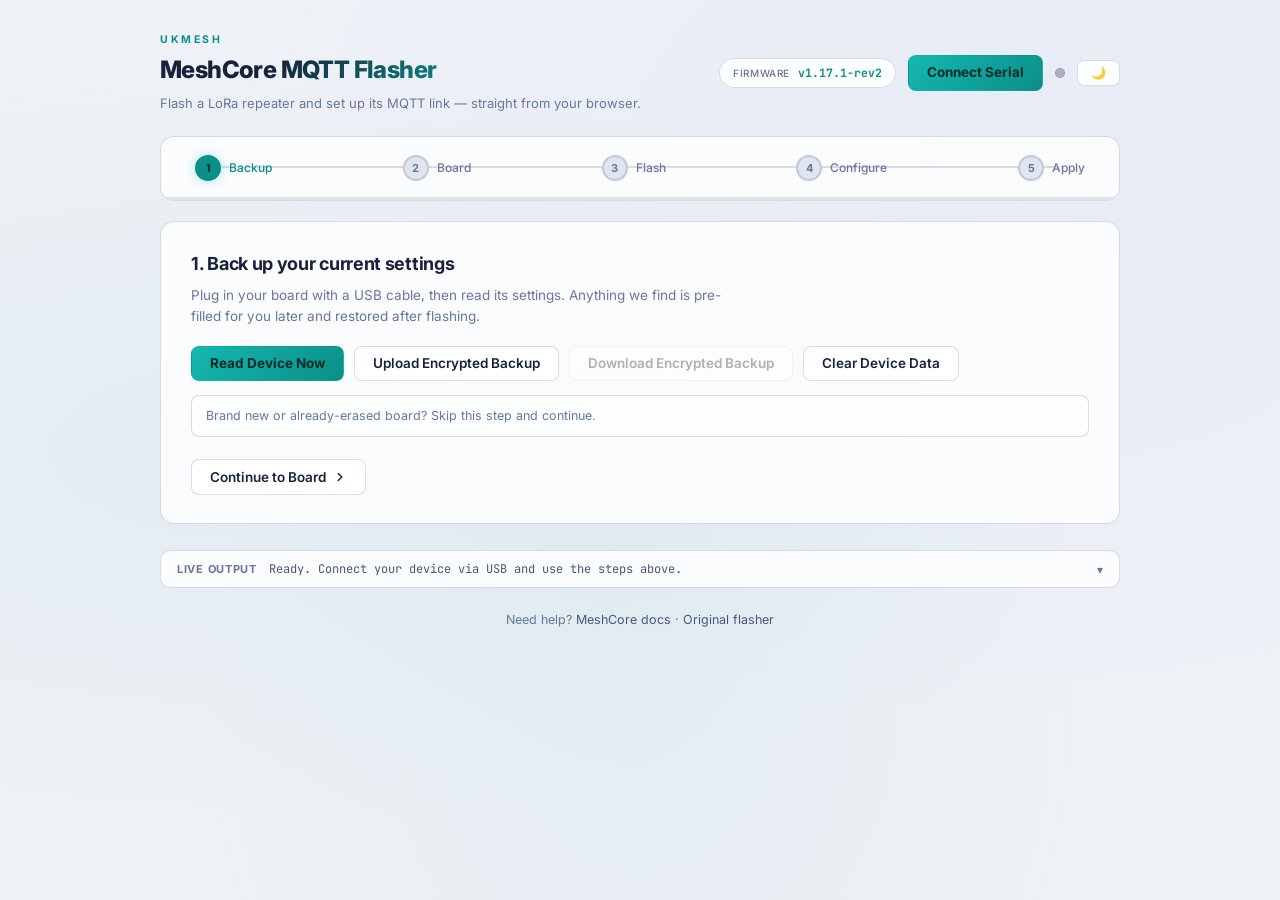
==== commit 86e90edc: "fix: protect device session secrets and bootloader retries" ====
--- a/new/index.html
+++ b/new/index.html
@@ -52,8 +52,9 @@
 
         <div class="actions">
           <button id="btn-read-device" class="btn btn-primary" type="button">Read Device Now</button>
-          <button id="btn-upload-backup" class="btn" type="button">Upload Backup</button>
-          <button id="btn-download-backup" class="btn" type="button" disabled>Download Backup</button>
+          <button id="btn-upload-backup" class="btn" type="button">Upload Encrypted Backup</button>
+          <button id="btn-download-backup" class="btn" type="button" disabled>Download Encrypted Backup</button>
+          <button id="btn-clear-device-data" class="btn" type="button">Clear Device Data</button>
         </div>
 
         <div id="capture-summary" class="capture-summary" hidden></div>
@@ -123,7 +124,7 @@
       <!-- STEP 4: Configure (all settings, one section at a time) -->
       <section class="panel" id="step-4" hidden>
         <h2>4. Configure your board</h2>
-        <p class="muted">Everything in one place — open a section, fill it in, move on. Values captured in step 1 are pre-filled where available.</p>
+        <p class="muted">Everything in one place — open a section, fill it in, move on. Values captured in step 1 stay in memory for this session. Encrypted backups expire after 7 days; store the passphrase separately.</p>
 
         <div class="cfg-accordion">
 
@@ -174,11 +175,11 @@
               <div class="grid-2">
                 <div class="field">
                   <label for="cfg-wifi-ssid">WiFi SSID</label>
-                  <input id="cfg-wifi-ssid" type="text" value="UKMesh-Radio" autocomplete="off">
+                  <input id="cfg-wifi-ssid" type="text" autocomplete="off">
                 </div>
                 <div class="field">
                   <label for="cfg-wifi-pass">WiFi Password</label>
-                  <input id="cfg-wifi-pass" type="password" value="password123" autocomplete="new-password">
+                  <input id="cfg-wifi-pass" type="password" autocomplete="new-password">
                 </div>
               </div>
             </div>
@@ -291,10 +292,11 @@
     </footer>
   </div>
 
-  <input type="file" id="backup-file" accept=".txt" hidden>
+  <input type="file" id="backup-file" accept=".json,.txt" hidden>
 
   <script src="assets/firmware-data.js?v=20260917-security1"></script>
   <script src="../assets/security.js?v=20260917-security1"></script>
+  <script src="../assets/serial-lifecycle.js?v=20260923-issues1"></script>
   <script src="assets/app.js?v=20260917-security1"></script>
 </body>
 </html>
